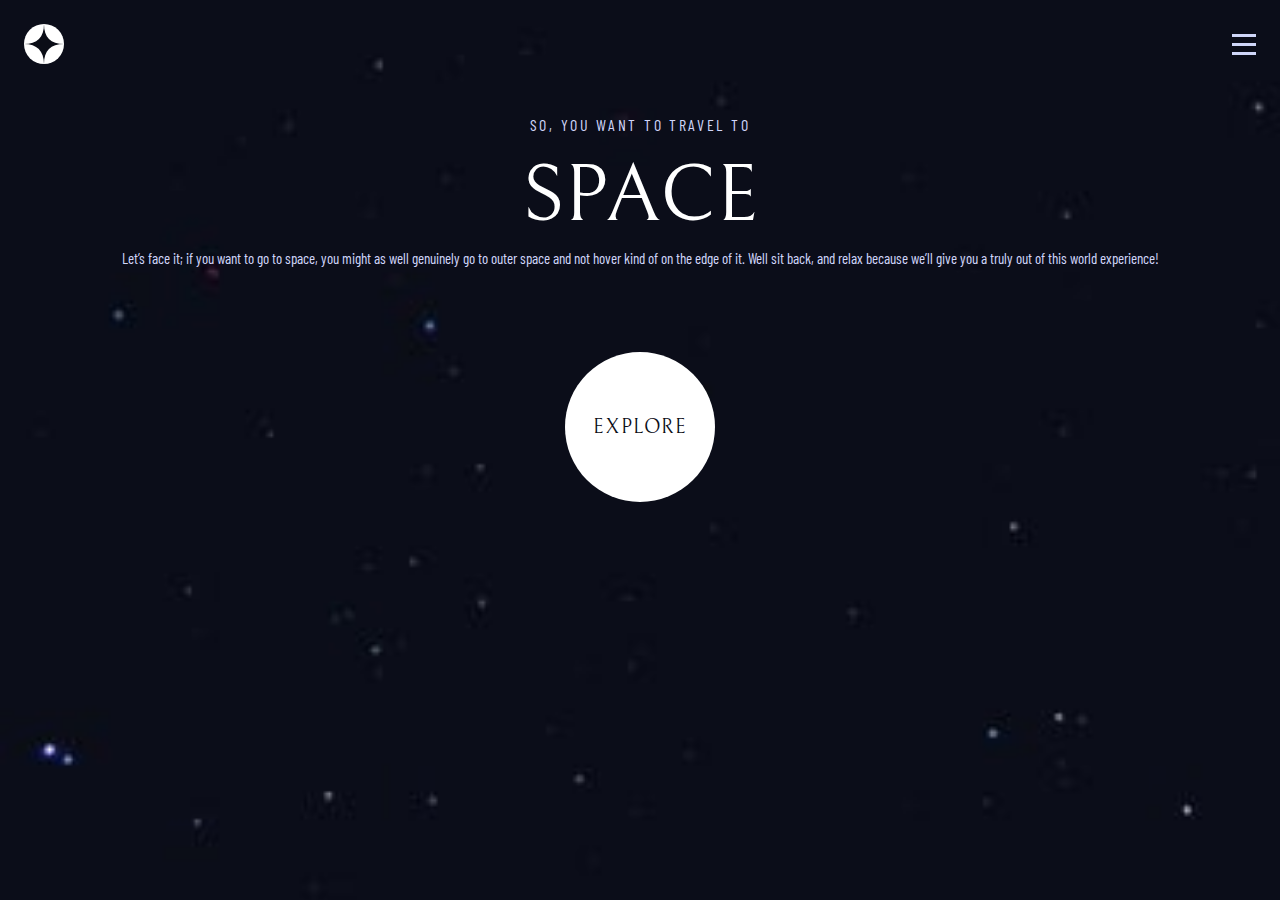
==== index.html @ 5cdf3830 "navbar functions" ====
<!DOCTYPE html>
<html lang="en">
  <head>
    <meta charset="UTF-8" />
    <meta name="viewport" content="width=device-width, initial-scale=1.0" />

    <link
      rel="icon"
      type="image/png"
      sizes="32x32"
      href="/assets/favicon-32x32.png"
    />
    <link rel="preconnect" href="https://fonts.googleapis.com" />
    <link rel="preconnect" href="https://fonts.gstatic.com" crossorigin />
    <link
      href="https://fonts.googleapis.com/css2?family=Barlow+Condensed&family=Bellefair&display=swap"
      rel="stylesheet"
    />
    <link rel="stylesheet" href="css/main.css" />

    <title>Frontend Mentor | Space tourism website</title>
  </head>
  <body>
    <div class="hero-img"></div>
    <main class="wrapper">
      <header>
        <img class="logo" src="/assets/shared/logo.svg" alt="logo" />
        <img
          class="menu-icon"
          src="assets/shared/icon-hamburger.svg"
          alt="menu icon"
        />
        <nav>
          <img
            class="menu-close-icon"
            src="assets/shared/icon-close.svg"
            alt="menu icon"
          />
          <ul class="nav-list">
            <li class="nav-item">
              <a class="nav-link" href="#"
                ><span class="nav-number">00</span>Home</a
              >
            </li>
            <li class="nav-item">
              <a class="nav-link" href="#"
                ><span class="nav-number">01</span>Destination</a
              >
            </li>
            <li class="nav-item">
              <a class="nav-link" href="#"
                ><span class="nav-number">02</span>Crew</a
              >
            </li>
            <li class="nav-item">
              <a class="nav-link" href="#"
                ><span class="nav-number">03</span>Technology</a
              >
            </li>
          </ul>
        </nav>
      </header>
      <section class="hero">
        <h5>So, you want to travel to</h5>
        <h1>Space</h1>
        <p>
          Let’s face it; if you want to go to space, you might as well genuinely
          go to outer space and not hover kind of on the edge of it. Well sit
          back, and relax because we’ll give you a truly out of this world
          experience!
        </p>
      </section>
      <button class="explore-button"><p>Explore</p></button>
    </main>
    <script src="/js/script.js"></script>
  </body>
</html>
---- css/main.css ----
/*
--- 01 COLORS

### Primary

  -- Chinese Black: #0c0e18;
  -- Lavender Blue: #d0d6f9;
  -- White: #ffffff;


--- 02 TYPOGRAPHY SYSTEM

## Family:
    -- Bellefair
    -- Barlow

## Font sizes (px) and specs:
    -- Heading 1 (Bellefair Regular): 150px
    -- Heading 2 (Bellefair Regular): 100px
    -- Heading 3 (Bellefair Regular): 56px
    -- Heading 4 (Bellefair Regular): 32px
    -- Heading 5 (Barlow Condensed Regular): 28px - 4.75 Character Space

    -- Subheading 1 (Bellefair Regular): 28px
    -- Subheading 2 (Barlow Condensed Regular): 14px - 2.35 Character Space

    -- Nav Text (Barlow Condensed Regular): 16px - 2.7 Character Space
    
    -- Body Text (Barlow Condensed Regular): 18px
  

- Font weights
Default: 400


--- 03 LAYOUT

- Mobile: 375px
- Desktop: 1440px 
*/

/* --- General rules --- */
:root {
  --chinese-black: #0c0e18;
  --lavender-blue: #d0d6f9;
  --white: #ffffff;
}

a {
  text-decoration: none;
}

a:visited {
  color: var(--white);
}

h1 {
  font-family: "Bellefair", serif;
  font-weight: 400;
  font-size: 8rem;
  line-height: 10rem;
  text-transform: uppercase;
  text-align: center;
  color: var(--white);
}

h5 {
  font-family: "Barlow Condensed", serif;
  font-weight: 400;
  font-size: 1.6rem;
  letter-spacing: 2.7px;
  text-transform: uppercase;
  text-align: center;
  color: var(--lavender-blue);
}

button {
  all: unset;
}

/* --- Global reset --- */
* {
  padding: 0;
  margin: 0;
  box-sizing: border-box;
}

html {
  font-size: 62.5%;
}

body {
  margin: 2.4em;
  font-family: "Bellefair", serif;
}

.hero-img {
  position: absolute;
  top: 0;
  left: 0;
  background: url(../assets/home/background-home-mobile.jpg);
  background-size: cover;
  width: 100%;
  height: 100vh;
  z-index: -1;
}

main {
  display: flex;
  flex-direction: column;
}

header {
  display: flex;
  justify-content: space-between;
  align-items: center;
}

.logo {
  width: 4em;
}

.menu-icon {
  width: 2.4em;
  height: 2.1em;
  cursor: pointer;
}

nav {
  position: fixed;
  top: 0;
  right: 0;
  width: 25.4em;
  height: 100vh;
  background: rgba(255, 255, 255, 0.04);
  backdrop-filter: blur(40.7742px);
  z-index: 99;
  transform: translateX(100%);
  transition: transform 0.3s ease-in-out;
}

.open-nav {
  transform: translateX(0%);
}

.menu-close-icon {
  float: right;
  width: 1.99em;
  margin-top: 3.395em;
  margin-right: 2.645em;
  cursor: pointer;
}

.nav-list {
  margin-top: 11.8em;
  margin-left: 3.2em;
}

.nav-item {
  font-family: "Barlow Condensed", sans-serif;
  font-size: 1.6rem;
  line-height: 1.9rem;
  letter-spacing: 0.27rem;
  text-transform: uppercase;
  list-style: none;
  color: var(--white);
  margin-bottom: 3.2rem;
}

.nav-item:visited {
  color: var(--white);
}

.nav-number {
  margin-right: 1.1rem;
  font-weight: 700;
}

.hero {
  margin-top: 4.8em;
}

.hero p {
  font-family: "Barlow Condensed", sans-serif;
  font-size: 1.5rem;
  font-weight: 400;
  line-height: 2.5rem;
  text-align: center;
  color: var(--lavender-blue);
}

.hero h1 {
  margin-top: 0.16em;
}

.hero h5 {
  margin-top: 0.16em;
}

.explore-button {
  width: 15em;
  height: 15em;
  border-radius: 15em;
  background: var(--white);
  margin: 8.1em auto 0 auto;
}

.explore-button p {
  font-family: "Bellefair", serif;
  font-size: 2rem;
  line-height: 2.3rem;
  letter-spacing: 1.25px;
  text-align: center;
  text-transform: uppercase;
  color: var(--chinese-black);
}
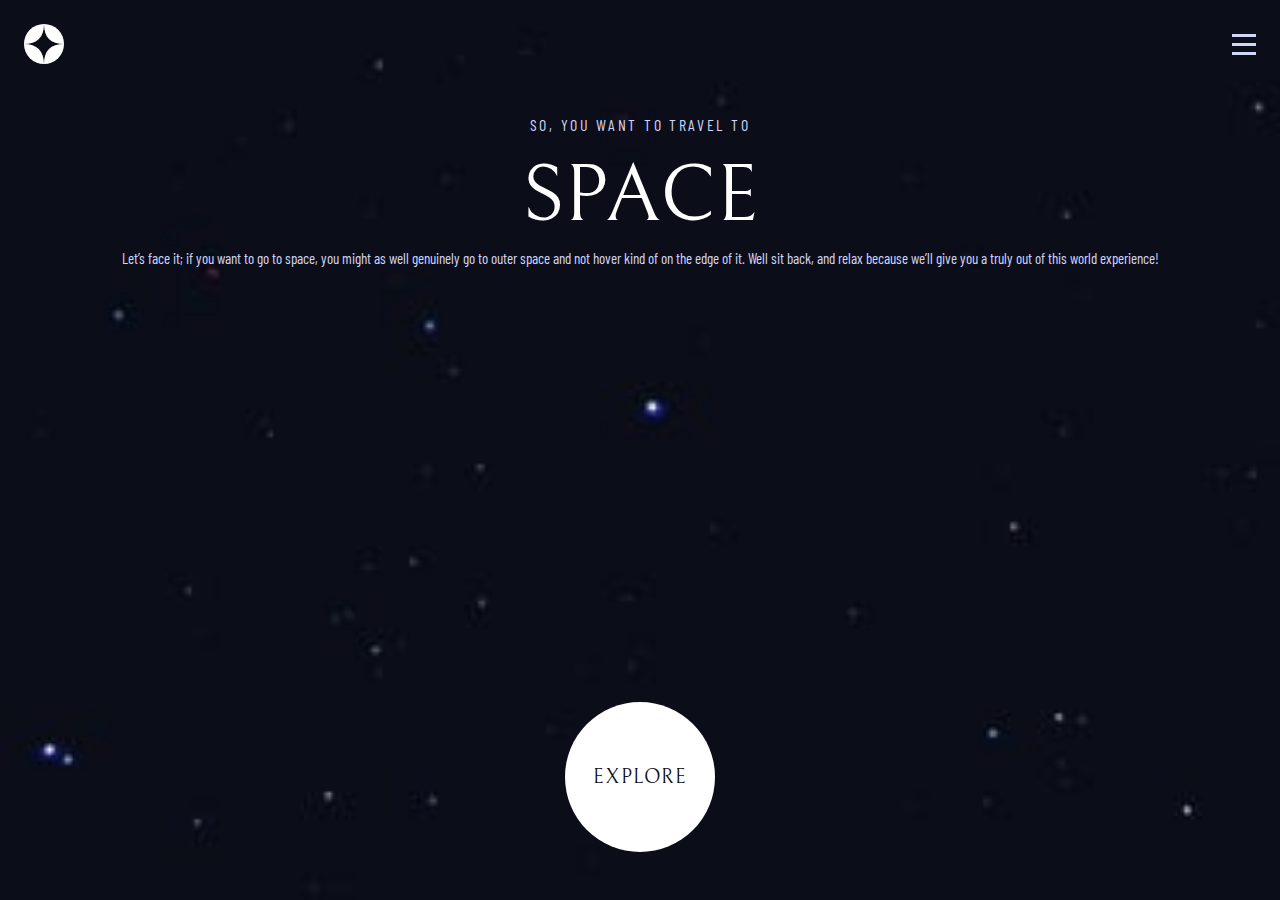
==== commit 009e548c: "explore button fix" ====
--- a/index.html
+++ b/index.html
@@ -24,7 +24,7 @@
     <div class="hero-img"></div>
     <main class="wrapper">
       <header>
-        <img class="logo" src="/assets/shared/logo.svg" alt="logo" />
+        <img class="logo" src="assets/shared/logo.svg" alt="logo" />
         <img
           class="menu-icon"
           src="assets/shared/icon-hamburger.svg"
@@ -34,7 +34,7 @@
           <img
             class="menu-close-icon"
             src="assets/shared/icon-close.svg"
-            alt="menu icon"
+            alt="menu close icon"
           />
           <ul class="nav-list">
             <li class="nav-item">
--- a/css/main.css
+++ b/css/main.css
@@ -198,11 +198,14 @@
 }
 
 .explore-button {
+  position: absolute;
+  bottom: 4.8em;
+  left: 50%;
+  transform: translateX(-50%);
   width: 15em;
   height: 15em;
   border-radius: 15em;
   background: var(--white);
-  margin: 8.1em auto 0 auto;
 }
 
 .explore-button p {
@@ -214,3 +217,7 @@
   text-transform: uppercase;
   color: var(--chinese-black);
 }
+
+.explore-button:hover {
+  outline: 3em solid hsla(0, 0%, 0%, 0.1);
+}
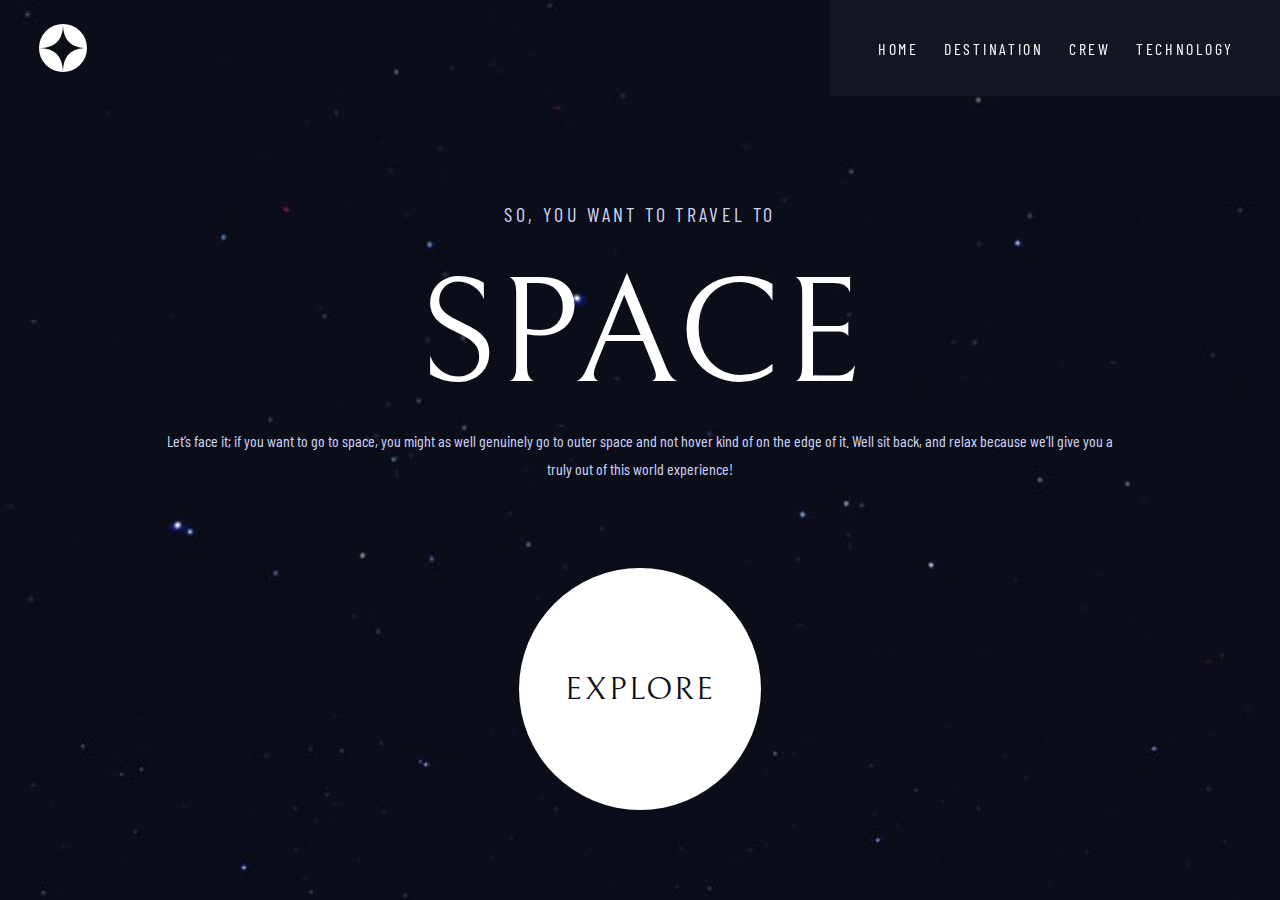
==== commit 699a78ec: "home pages done" ====
--- a/index.html
+++ b/index.html
@@ -30,6 +30,7 @@
           src="assets/shared/icon-hamburger.svg"
           alt="menu icon"
         />
+        <div class="nav-line"></div>
         <nav>
           <img
             class="menu-close-icon"
@@ -72,6 +73,6 @@
       </section>
       <button class="explore-button"><p>Explore</p></button>
     </main>
-    <script src="/js/script.js"></script>
+    <script src="js/script.js"></script>
   </body>
 </html>
--- a/css/main.css
+++ b/css/main.css
@@ -92,6 +92,7 @@
 body {
   margin: 2.4em;
   font-family: "Bellefair", serif;
+  background-color: var(--chinese-black);
 }
 
 .hero-img {
@@ -118,6 +119,10 @@
 
 .logo {
   width: 4em;
+}
+
+.nav-line {
+  display: none;
 }
 
 .menu-icon {
@@ -154,6 +159,7 @@
 .nav-list {
   margin-top: 11.8em;
   margin-left: 3.2em;
+  color: var(--white);
 }
 
 .nav-item {
@@ -163,11 +169,14 @@
   letter-spacing: 0.27rem;
   text-transform: uppercase;
   list-style: none;
+  margin-bottom: 3.2rem;
+}
+
+.nav-link {
   color: var(--white);
-  margin-bottom: 3.2rem;
-}
-
-.nav-item:visited {
+}
+
+.nav-link:visited {
   color: var(--white);
 }
 
@@ -186,14 +195,11 @@
   font-weight: 400;
   line-height: 2.5rem;
   text-align: center;
+  margin-top: 0.16em;
   color: var(--lavender-blue);
 }
 
 .hero h1 {
-  margin-top: 0.16em;
-}
-
-.hero h5 {
   margin-top: 0.16em;
 }
 
@@ -221,3 +227,222 @@
 .explore-button:hover {
   outline: 3em solid hsla(0, 0%, 0%, 0.1);
 }
+
+@media only screen and (min-width: 768px) {
+  h1 {
+    font-size: 15rem;
+    line-height: 15rem;
+  }
+
+  h5 {
+    font-size: 2rem;
+    letter-spacing: 3.375px;
+  }
+
+  .hero-img {
+    background: url(../assets/home/background-home-tablet.jpg);
+    background-size: cover;
+  }
+
+  body {
+    margin: 0 16.2em;
+  }
+
+  header {
+    position: absolute;
+    left: 0;
+    top: 0;
+    width: 100%;
+    padding-left: 3.9em;
+  }
+
+  .nav-line {
+    display: none;
+  }
+
+  .logo {
+    width: 4.8em;
+  }
+
+  nav {
+    position: relative;
+    width: auto;
+    height: 9.6em;
+    padding: 3.9em 4.6em 3.9em 4.8em;
+    transform: none;
+    transition: none;
+  }
+
+  .nav-list {
+    display: flex;
+    justify-content: space-between;
+    width: 35.6em;
+    margin: 0;
+    color: var(--white);
+  }
+
+  .nav-item {
+    padding: 0;
+    margin-bottom: 0;
+  }
+
+  .nav-number,
+  .menu-icon,
+  .menu-close-icon {
+    display: none;
+  }
+
+  .hero {
+    margin-top: 20.2em;
+  }
+
+  .hero p {
+    font-size: 1.6rem;
+    line-height: 2.8rem;
+    margin-top: 0.96em;
+  }
+
+  .hero h1 {
+    margin-top: 0.24em;
+  }
+
+  .explore-button {
+    bottom: 9em;
+    left: 50%;
+    transform: translateX(-50%);
+    width: 24.2em;
+    height: 24.2em;
+    border-radius: 24.2em;
+  }
+
+  .explore-button p {
+    font-size: 3.2rem;
+    line-height: 3.7rem;
+    letter-spacing: 2px;
+  }
+
+  .explore-button:hover {
+    outline: 4em solid hsla(0, 0%, 0%, 0.1);
+  }
+}
+
+@media only screen and (min-width: 1440px) {
+  h1 {
+    font-size: 15rem;
+    line-height: 17.2rem;
+  }
+
+  h5 {
+    font-size: 2.8rem;
+    line-height: 3.4rem;
+    letter-spacing: 4.725px;
+    text-align: left;
+  }
+
+  .hero-img {
+    background: url(../assets/home/background-home-desktop.jpg);
+    background-size: cover;
+  }
+
+  body {
+    margin: 0 16.5em;
+  }
+
+  main {
+    flex-direction: row;
+    justify-content: space-between;
+    align-items: flex-end;
+    height: 100vh;
+    padding-bottom: 13.1em;
+  }
+
+  header {
+    position: absolute;
+    left: 0;
+    top: 0;
+    width: 100%;
+    padding-left: 5.5em;
+    margin-top: 4em;
+  }
+
+  .logo {
+    width: 4.8em;
+  }
+
+  .nav-line {
+    display: block;
+    position: absolute;
+    right: 80em;
+    height: 0.01em;
+    width: 47.3em;
+    z-index: 100;
+    background: hsla(0, 0%, 100%, 0.25);
+  }
+
+  nav {
+    display: flex;
+    align-items: center;
+    position: relative;
+    width: 83em;
+    height: 9.6em;
+    padding: 0 16.5em 0 12.3em;
+    transform: none;
+    transition: none;
+  }
+
+  .nav-list {
+    display: flex;
+    justify-content: space-between;
+    width: 54.2em;
+    color: var(--white);
+  }
+
+  .nav-item {
+    padding: 0;
+    margin-bottom: 0;
+  }
+
+  .nav-number {
+    display: inline;
+  }
+
+  .menu-icon,
+  .menu-close-icon {
+    display: none;
+  }
+
+  .hero {
+    width: 45em;
+  }
+
+  .hero p {
+    font-size: 1.8rem;
+    line-height: 3.2rem;
+    margin-top: 0.96em;
+    text-align: left;
+  }
+
+  .hero h1 {
+    margin-top: 0.24em;
+  }
+
+  .explore-button {
+    position: static;
+    bottom: 0;
+    left: 0;
+    transform: none;
+    width: 24.2em;
+    height: 24.2em;
+    border-radius: 24.2em;
+  }
+
+  .explore-button p {
+    font-size: 3.2rem;
+    line-height: 3.7rem;
+    letter-spacing: 2px;
+  }
+
+  .explore-button:hover {
+    outline: 4em solid hsla(0, 0%, 0%, 0.1);
+  }
+}
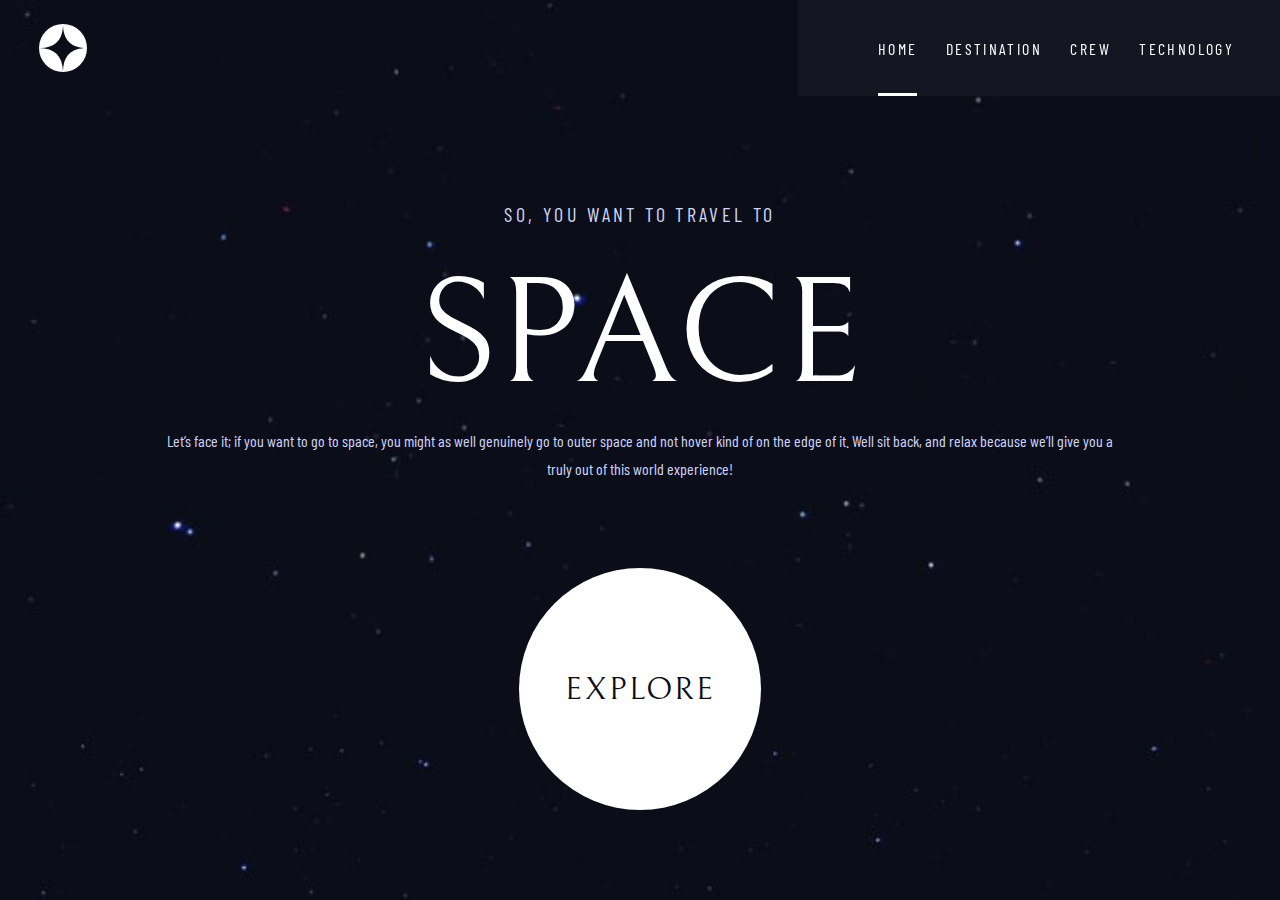
==== commit 83e049d2: "hover animations added" ====
--- a/index.html
+++ b/index.html
@@ -38,7 +38,7 @@
             alt="menu close icon"
           />
           <ul class="nav-list">
-            <li class="nav-item">
+            <li class="nav-item active">
               <a class="nav-link" href="#"
                 ><span class="nav-number">00</span>Home</a
               >
--- a/css/main.css
+++ b/css/main.css
@@ -163,6 +163,8 @@
 }
 
 .nav-item {
+  display: flex;
+  align-items: center;
   font-family: "Barlow Condensed", sans-serif;
   font-size: 1.6rem;
   line-height: 1.9rem;
@@ -170,6 +172,24 @@
   text-transform: uppercase;
   list-style: none;
   margin-bottom: 3.2rem;
+}
+
+.nav-item.active::after {
+  position: absolute;
+  right: 0;
+  content: "";
+  height: 31px;
+  width: 4px;
+  background: var(--white);
+}
+
+.nav-item:hover::after {
+  position: absolute;
+  right: 0;
+  content: "";
+  height: 31px;
+  width: 4px;
+  background: hsla(0, 0%, 100%, 0.1);
 }
 
 .nav-link {
@@ -212,6 +232,7 @@
   height: 15em;
   border-radius: 15em;
   background: var(--white);
+  outline: 0 solid hsla(0, 0%, 100%, 0.1);
 }
 
 .explore-button p {
@@ -225,8 +246,19 @@
 }
 
 .explore-button:hover {
-  outline: 3em solid hsla(0, 0%, 0%, 0.1);
-}
+  outline: 3em solid hsla(0, 0%, 100%, 0.1);
+  transition: 200ms;
+}
+
+/* 
+
+
+#######################
+## Responsive layout ##
+####################### 
+
+
+*/
 
 @media only screen and (min-width: 768px) {
   h1 {
@@ -265,10 +297,11 @@
   }
 
   nav {
+    display: flex;
     position: relative;
     width: auto;
     height: 9.6em;
-    padding: 3.9em 4.6em 3.9em 4.8em;
+    padding: 0 4.6em 0 4.8em;
     transform: none;
     transition: none;
   }
@@ -277,13 +310,34 @@
     display: flex;
     justify-content: space-between;
     width: 35.6em;
-    margin: 0;
+    height: auto;
+    margin-top: 3.9em;
     color: var(--white);
   }
 
   .nav-item {
+    flex-direction: column;
     padding: 0;
     margin-bottom: 0;
+    letter-spacing: 0.23625rem;
+  }
+
+  .nav-item.active::after {
+    position: relative;
+    content: "";
+    height: 3px;
+    width: 100%;
+    margin-top: auto;
+    background: var(--white);
+  }
+
+  .nav-item:hover::after {
+    position: relative;
+    content: "";
+    height: 3px;
+    width: 100%;
+    margin-top: auto;
+    background: hsla(0, 0%, 100%, 0.1);
   }
 
   .nav-number,
@@ -319,10 +373,12 @@
     font-size: 3.2rem;
     line-height: 3.7rem;
     letter-spacing: 2px;
+    outline: 0 solid hsla(0, 0%, 100%, 0.1);
   }
 
   .explore-button:hover {
-    outline: 4em solid hsla(0, 0%, 0%, 0.1);
+    outline: 4em solid hsla(0, 0%, 100%, 0.1);
+    transition: 200ms;
   }
 }
 
@@ -381,7 +437,6 @@
 
   nav {
     display: flex;
-    align-items: center;
     position: relative;
     width: 83em;
     height: 9.6em;
@@ -434,6 +489,7 @@
     width: 24.2em;
     height: 24.2em;
     border-radius: 24.2em;
+    outline: 0 solid hsla(0, 0%, 100%, 0.1);
   }
 
   .explore-button p {
@@ -443,6 +499,7 @@
   }
 
   .explore-button:hover {
-    outline: 4em solid hsla(0, 0%, 0%, 0.1);
-  }
-}
+    outline: 4em solid hsla(0, 0%, 100%, 0.1);
+    transition: 200ms;
+  }
+}
